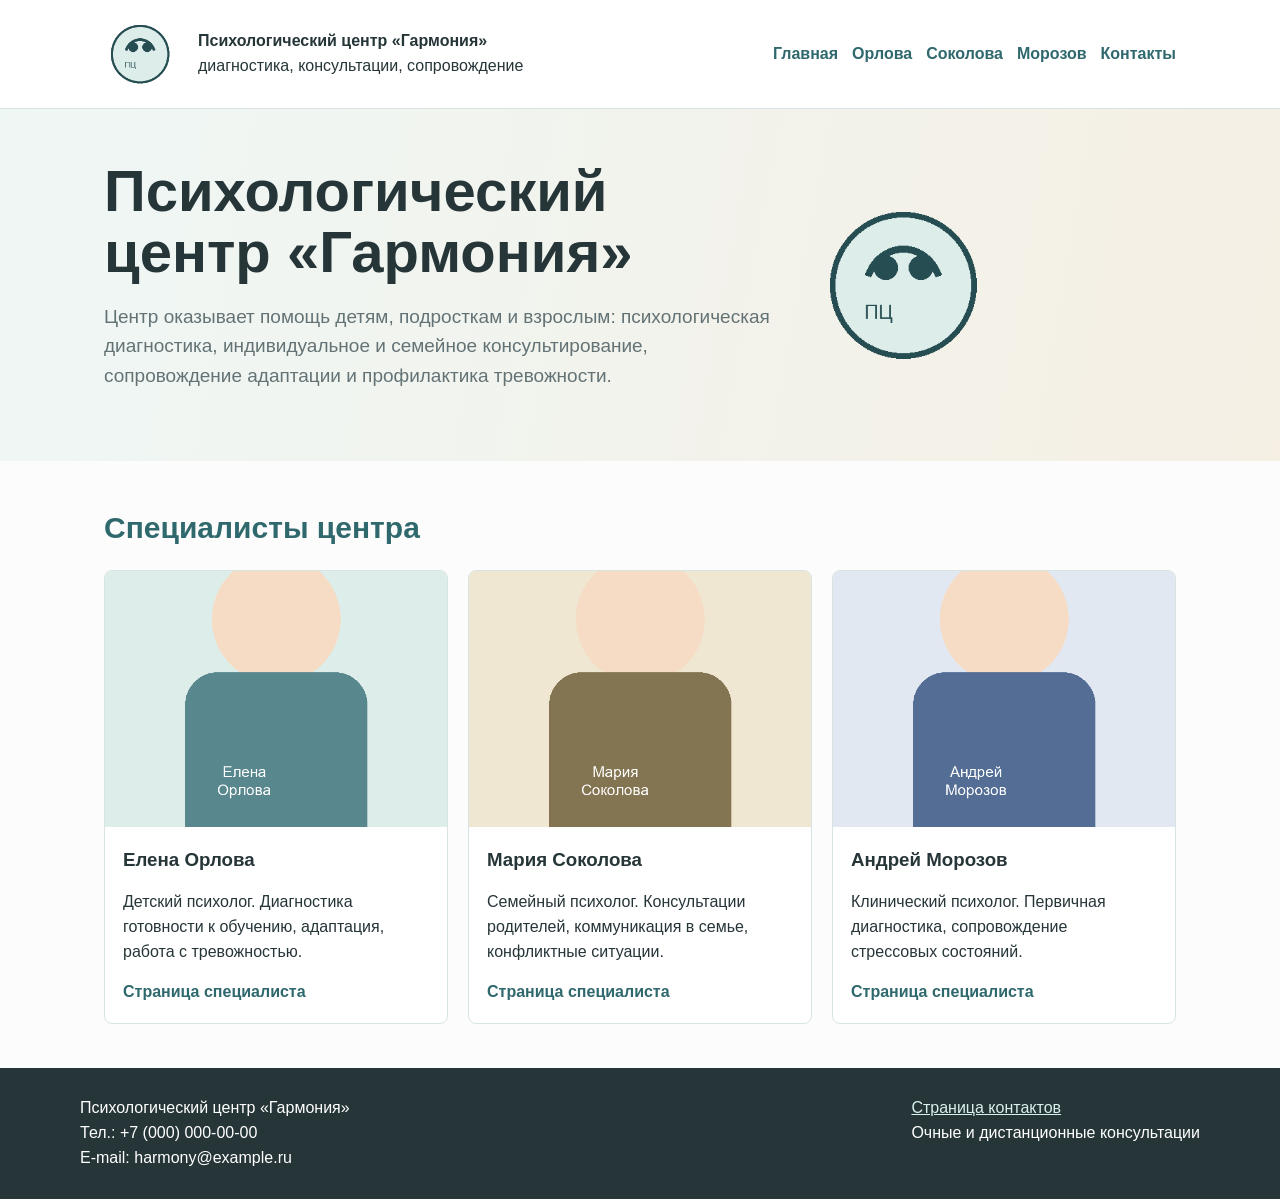
==== Психологический_центр_готово/07_Практика_6_Сайт/index.html @ e84cb0f6 "Add psychology center project files" ====
<!doctype html>
<html lang="ru"><head><meta charset="utf-8"><meta name="viewport" content="width=device-width, initial-scale=1"><title>Психологический центр «Гармония»</title><link rel="stylesheet" href="styles.css"></head>
<body><header>
  <div class="topbar">
    <img class="logo" src="assets/logo.png" alt="Логотип центра">
    <div><strong>Психологический центр «Гармония»</strong><br><span>диагностика, консультации, сопровождение</span></div>
    <nav>
      <a href="index.html">Главная</a>
      <a href="specialist-orlova.html">Орлова</a>
      <a href="specialist-sokolova.html">Соколова</a>
      <a href="specialist-morozov.html">Морозов</a>
      <a href="contacts.html">Контакты</a>
    </nav>
  </div>
</header>
<main>
  <section class="hero"><div class="hero-inner"><div><h1>Психологический центр «Гармония»</h1><p class="subtitle">Центр оказывает помощь детям, подросткам и взрослым: психологическая диагностика, индивидуальное и семейное консультирование, сопровождение адаптации и профилактика тревожности.</p></div><img class="logo" style="width:180px;height:180px" src="assets/logo.png" alt="Логотип"></div></section>
  <section class="section"><h2>Специалисты центра</h2><div class="grid">
    <article class="card"><img class="portrait" src="assets/orлова.png" alt="Елена Орлова"><div class="card-content"><h3>Елена Орлова</h3><p>Детский психолог. Диагностика готовности к обучению, адаптация, работа с тревожностью.</p><a class="link-button" href="specialist-orlova.html">Страница специалиста</a></div></article>
    <article class="card"><img class="portrait" src="assets/sokolova.png" alt="Мария Соколова"><div class="card-content"><h3>Мария Соколова</h3><p>Семейный психолог. Консультации родителей, коммуникация в семье, конфликтные ситуации.</p><a class="link-button" href="specialist-sokolova.html">Страница специалиста</a></div></article>
    <article class="card"><img class="portrait" src="assets/morozov.png" alt="Андрей Морозов"><div class="card-content"><h3>Андрей Морозов</h3><p>Клинический психолог. Первичная диагностика, сопровождение стрессовых состояний.</p><a class="link-button" href="specialist-morozov.html">Страница специалиста</a></div></article>
  </div></section>
</main><footer>
  <div class="inner">
    <div>Психологический центр «Гармония»<br>Тел.: +7 (000) 000-00-00<br>E-mail: harmony@example.ru</div>
    <div><a href="contacts.html">Страница контактов</a><br>Очные и дистанционные консультации</div>
  </div>
</footer></body></html>
---- Психологический_центр_готово/07_Практика_6_Сайт/styles.css ----
:root {
  --ink: #263538;
  --muted: #637275;
  --line: #d7e4e1;
  --brand: #2f686d;
  --accent: #b97b5b;
  --soft: #eff7f5;
  --warm: #f5efe4;
}
* { box-sizing: border-box; }
body { margin: 0; font-family: Arial, sans-serif; color: var(--ink); background: #fbfcfb; line-height: 1.55; }
header { border-bottom: 1px solid var(--line); background: white; }
.topbar { max-width: 1120px; margin: 0 auto; padding: 18px 24px; display: flex; align-items: center; gap: 22px; }
.logo { width: 72px; height: 72px; }
nav { margin-left: auto; display: flex; gap: 14px; flex-wrap: wrap; }
nav a, .link-button { color: var(--brand); text-decoration: none; font-weight: 700; }
.hero { background: linear-gradient(100deg, var(--soft), var(--warm)); }
.hero-inner { max-width: 1120px; margin: 0 auto; padding: 52px 24px; display: grid; grid-template-columns: 1.3fr .7fr; gap: 36px; align-items: center; }
h1 { font-size: clamp(32px, 5vw, 58px); line-height: 1.05; margin: 0 0 18px; letter-spacing: 0; }
h2 { font-size: 30px; margin: 0 0 18px; color: var(--brand); }
h3 { margin: 0 0 8px; }
.subtitle { font-size: 19px; color: var(--muted); max-width: 760px; }
.section { max-width: 1120px; margin: 0 auto; padding: 44px 24px; }
.grid { display: grid; grid-template-columns: repeat(3, minmax(0, 1fr)); gap: 20px; }
.card { background: white; border: 1px solid var(--line); border-radius: 8px; overflow: hidden; }
.card-content { padding: 18px; }
.portrait { width: 100%; aspect-ratio: 4 / 3; object-fit: cover; display: block; }
.bars { display: grid; gap: 12px; margin-top: 14px; }
.bar { display: grid; grid-template-columns: 58px 1fr 48px; gap: 10px; align-items: center; font-size: 14px; }
.fill { height: 16px; background: var(--line); border-radius: 999px; overflow: hidden; }
.fill span { display: block; height: 100%; background: var(--accent); }
.contacts { display: grid; grid-template-columns: 1fr 1fr; gap: 26px; align-items: stretch; }
.map { min-height: 320px; border: 1px solid var(--line); background: white; position: relative; overflow: hidden; border-radius: 8px; }
.road { position: absolute; background: #d5d0c5; }
.road.one { width: 130%; height: 44px; left: -10%; top: 120px; transform: rotate(-12deg); }
.road.two { width: 46px; height: 130%; left: 54%; top: -20%; }
.pin { position: absolute; left: 58%; top: 43%; width: 28px; height: 28px; border-radius: 50% 50% 50% 0; transform: rotate(-45deg); background: var(--brand); }
.pin::after { content: ""; position: absolute; width: 10px; height: 10px; border-radius: 50%; background: white; left: 9px; top: 9px; }
footer { background: var(--ink); color: white; padding: 28px 24px; }
footer .inner { max-width: 1120px; margin: 0 auto; display: flex; justify-content: space-between; gap: 20px; flex-wrap: wrap; }
footer a { color: #d9f1ec; }
@media (max-width: 760px) {
  .hero-inner, .grid, .contacts { grid-template-columns: 1fr; }
  nav { margin-left: 0; }
  .topbar { align-items: flex-start; flex-direction: column; }
}
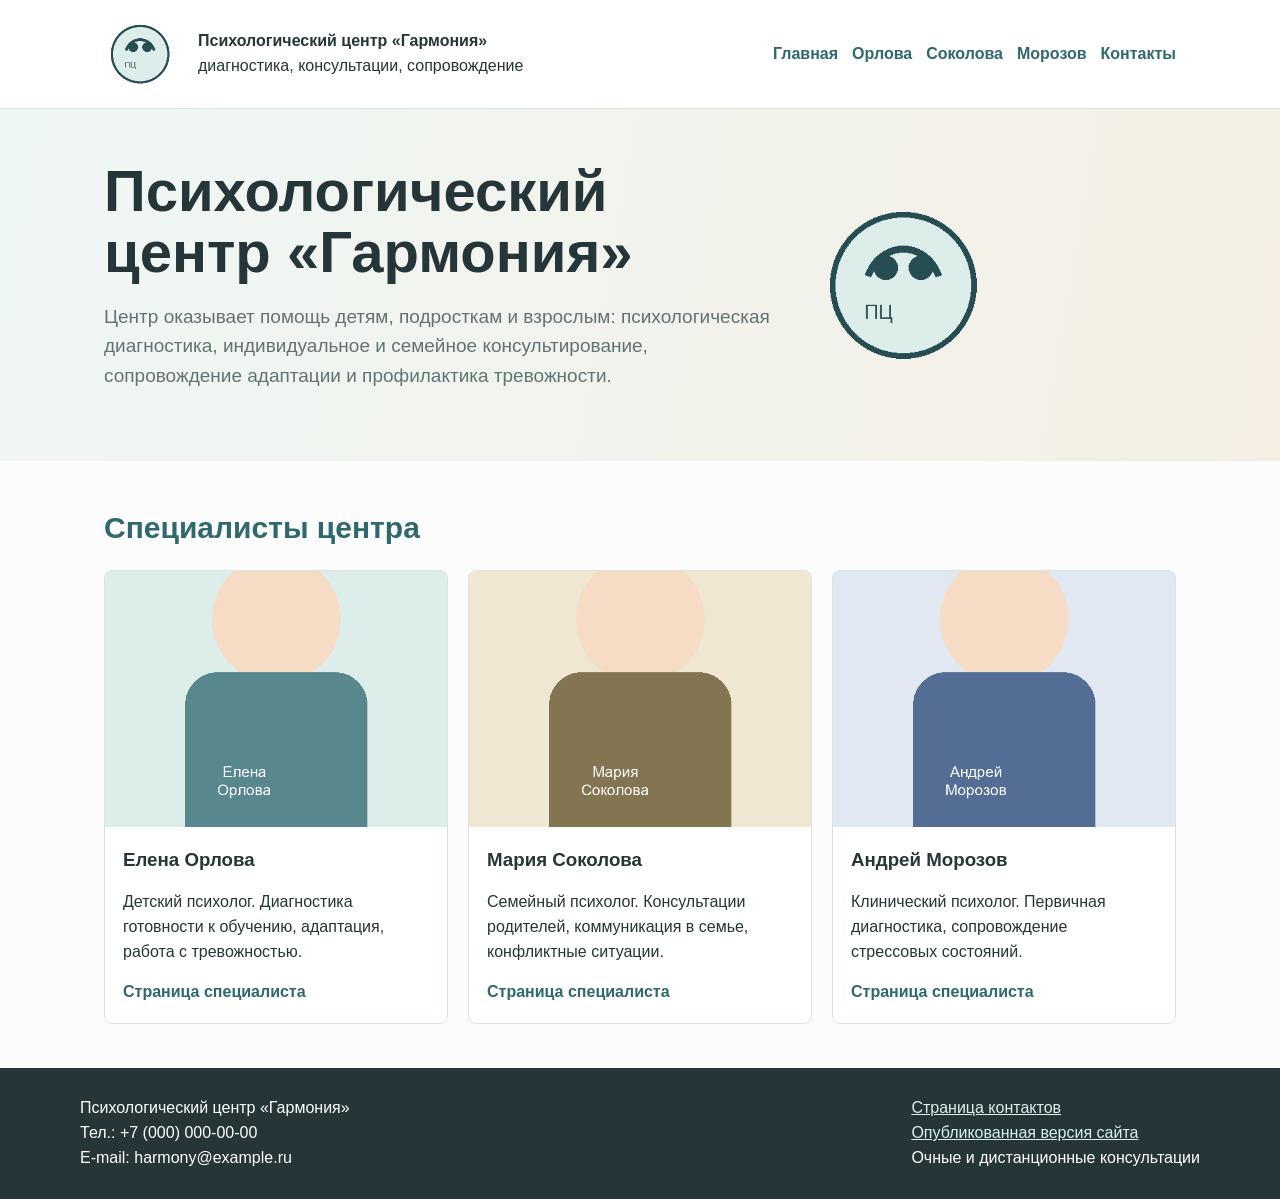
==== commit bb4ae20b: "Clean final submission package" ====
--- a/Психологический_центр_готово/07_Практика_6_Сайт/index.html
+++ b/Психологический_центр_готово/07_Практика_6_Сайт/index.html
@@ -23,6 +23,6 @@
 </main><footer>
   <div class="inner">
     <div>Психологический центр «Гармония»<br>Тел.: +7 (000) 000-00-00<br>E-mail: harmony@example.ru</div>
-    <div><a href="contacts.html">Страница контактов</a><br>Очные и дистанционные консультации</div>
+    <div><a href="contacts.html">Страница контактов</a><br><a href="https://famous-crostata-7af634.netlify.app/">Опубликованная версия сайта</a><br>Очные и дистанционные консультации</div>
   </div>
-</footer></body></html>+</footer></body></html>
